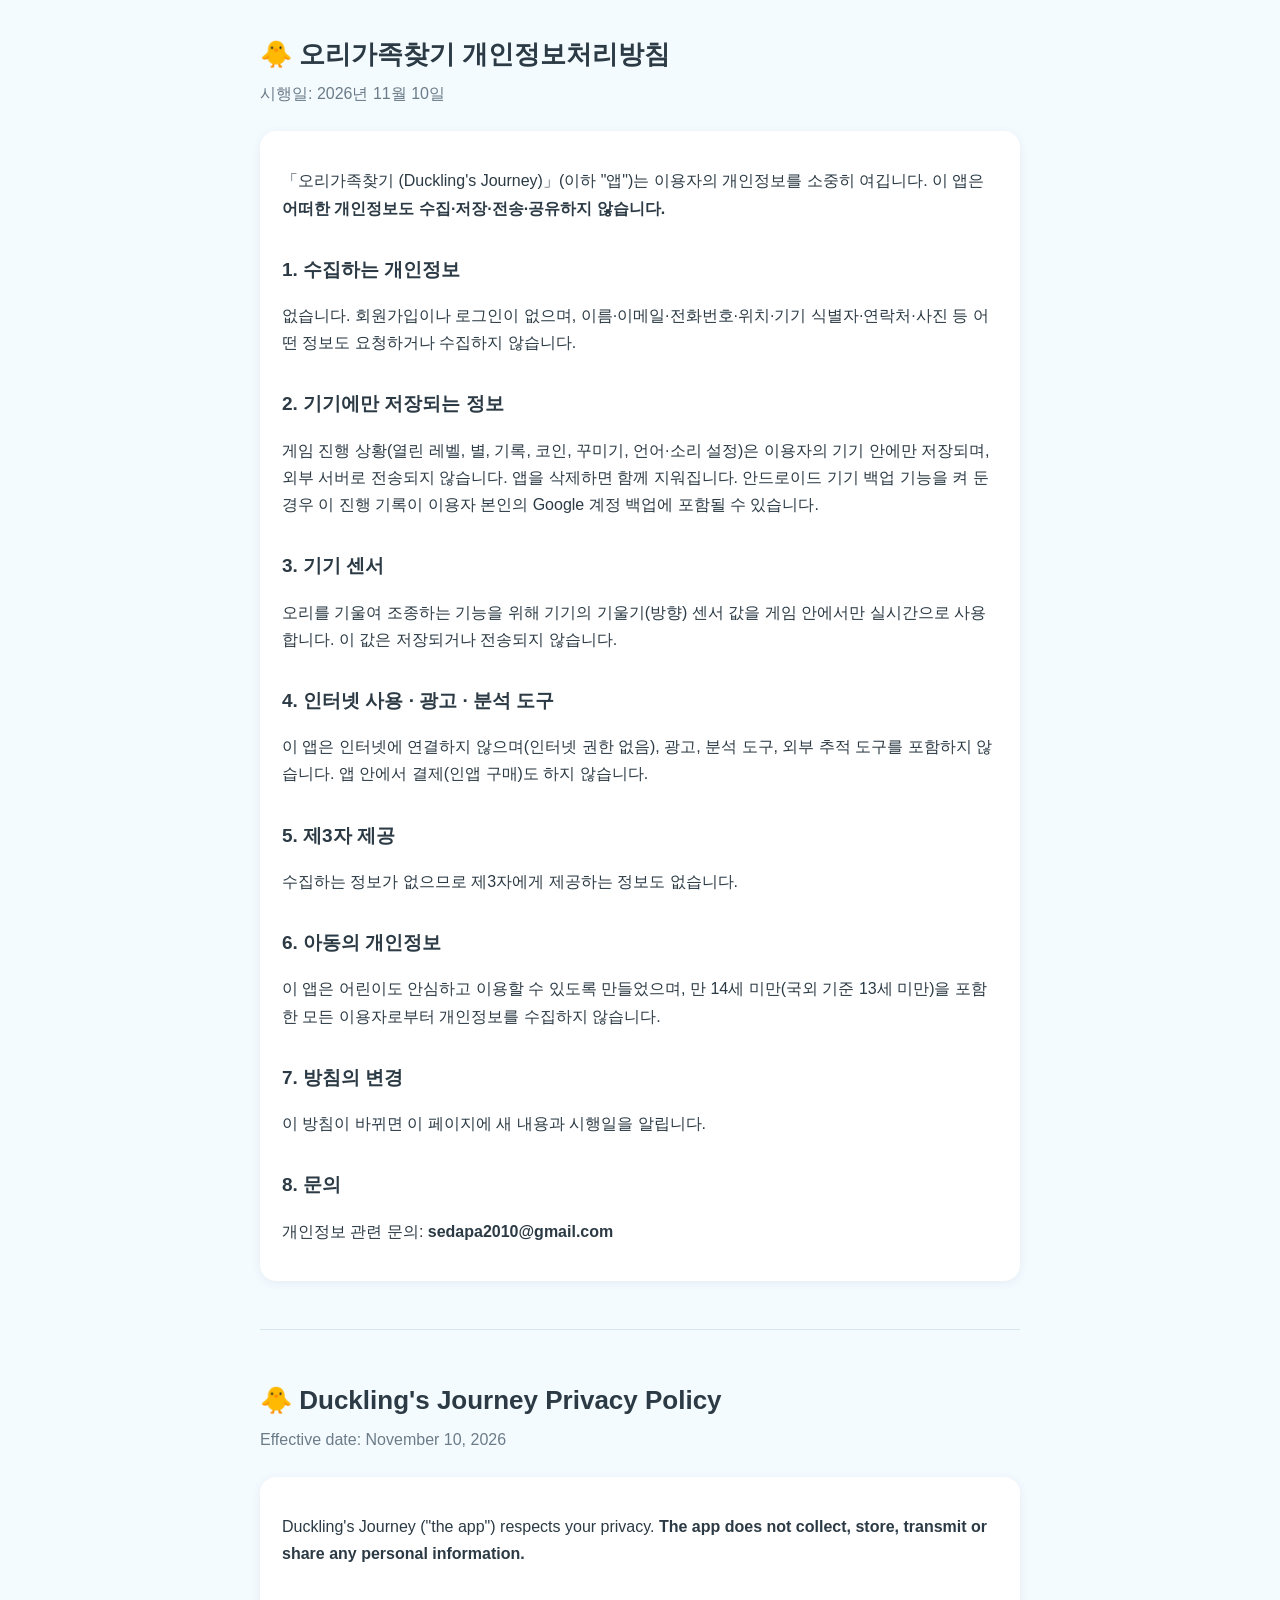
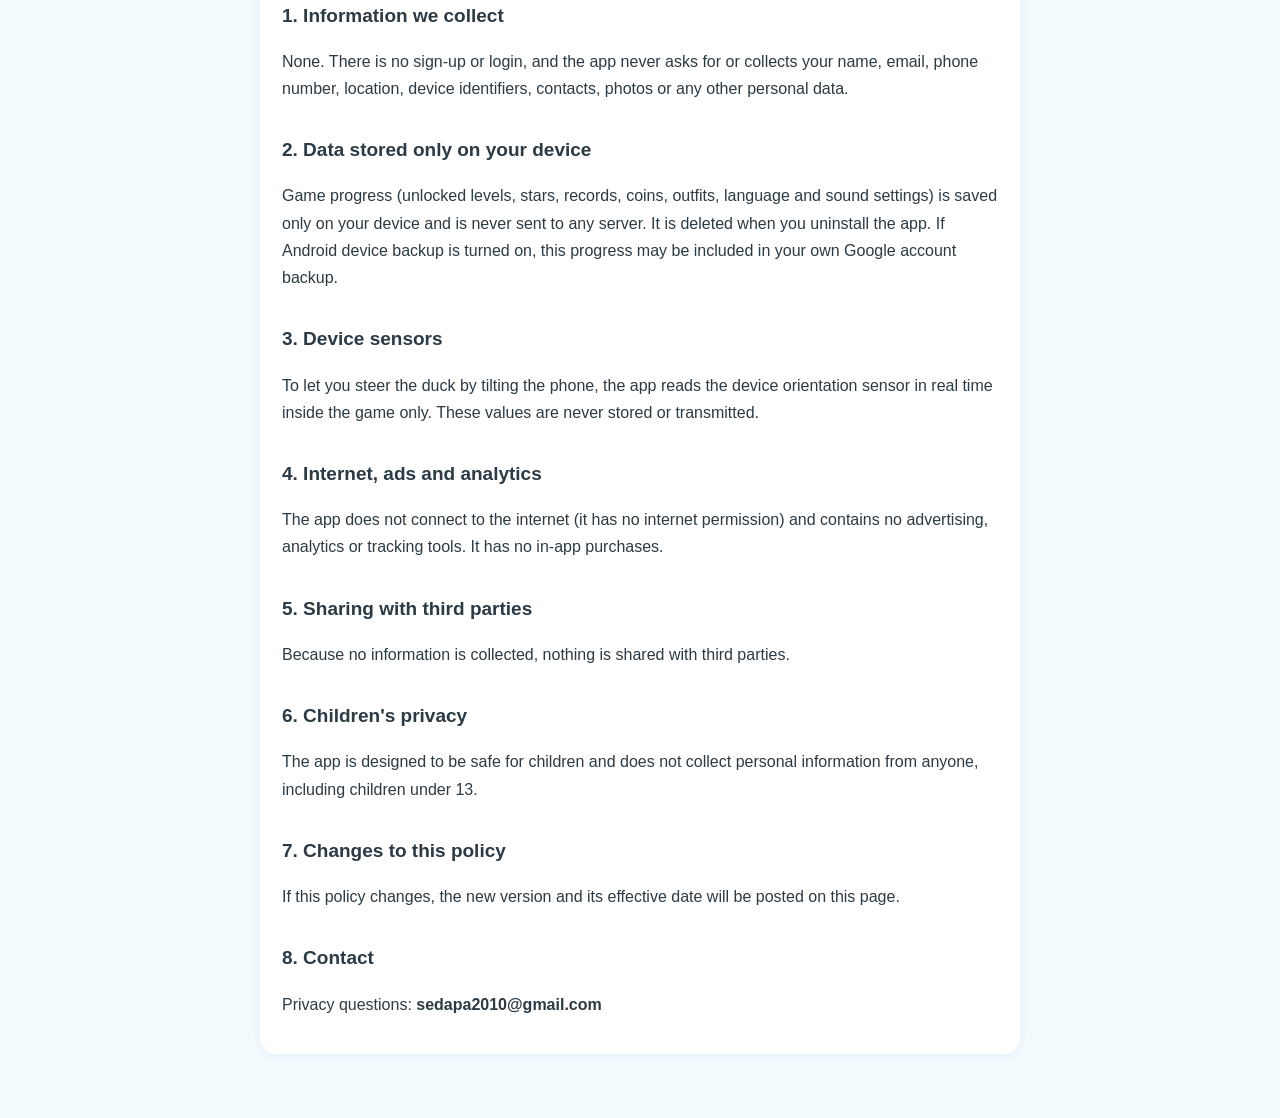
==== docs/index.html @ a302b62c "Add privacy policy page, in-app link and store screenshots - docs/index.html: privacy policy (Korean" ====
<!DOCTYPE html>
<html lang="ko">
<head>
<meta charset="utf-8">
<meta name="viewport" content="width=device-width, initial-scale=1">
<title>오리가족찾기 개인정보처리방침 · Duckling's Journey Privacy Policy</title>
<style>
  :root { color-scheme: light; }
  body { margin: 0; background: #f4fbff; color: #2b3a44; font: 16px/1.7 -apple-system, "Segoe UI", "Apple SD Gothic Neo", "Malgun Gothic", sans-serif; }
  main { max-width: 760px; margin: 0 auto; padding: 32px 20px 64px; }
  h1 { font-size: 26px; margin: 0 0 4px; }
  h2 { font-size: 19px; margin: 32px 0 8px; }
  .date { color: #6b7c88; margin: 0 0 24px; }
  .box { background: #fff; border-radius: 16px; padding: 20px 22px; box-shadow: 0 2px 10px rgba(40, 80, 110, .08); }
  hr { border: 0; border-top: 1px solid #d6e6ef; margin: 48px 0; }
  ul { padding-left: 20px; }
</style>
</head>
<body>
<main>
  <h1>🐥 오리가족찾기 개인정보처리방침</h1>
  <p class="date">시행일: 2026년 11월 10일</p>
  <div class="box">
    <p>「오리가족찾기 (Duckling's Journey)」(이하 "앱")는 이용자의 개인정보를 소중히 여깁니다. 이 앱은 <b>어떠한 개인정보도 수집·저장·전송·공유하지 않습니다.</b></p>

    <h2>1. 수집하는 개인정보</h2>
    <p>없습니다. 회원가입이나 로그인이 없으며, 이름·이메일·전화번호·위치·기기 식별자·연락처·사진 등 어떤 정보도 요청하거나 수집하지 않습니다.</p>

    <h2>2. 기기에만 저장되는 정보</h2>
    <p>게임 진행 상황(열린 레벨, 별, 기록, 코인, 꾸미기, 언어·소리 설정)은 이용자의 기기 안에만 저장되며, 외부 서버로 전송되지 않습니다. 앱을 삭제하면 함께 지워집니다. 안드로이드 기기 백업 기능을 켜 둔 경우 이 진행 기록이 이용자 본인의 Google 계정 백업에 포함될 수 있습니다.</p>

    <h2>3. 기기 센서</h2>
    <p>오리를 기울여 조종하는 기능을 위해 기기의 기울기(방향) 센서 값을 게임 안에서만 실시간으로 사용합니다. 이 값은 저장되거나 전송되지 않습니다.</p>

    <h2>4. 인터넷 사용 · 광고 · 분석 도구</h2>
    <p>이 앱은 인터넷에 연결하지 않으며(인터넷 권한 없음), 광고, 분석 도구, 외부 추적 도구를 포함하지 않습니다. 앱 안에서 결제(인앱 구매)도 하지 않습니다.</p>

    <h2>5. 제3자 제공</h2>
    <p>수집하는 정보가 없으므로 제3자에게 제공하는 정보도 없습니다.</p>

    <h2>6. 아동의 개인정보</h2>
    <p>이 앱은 어린이도 안심하고 이용할 수 있도록 만들었으며, 만 14세 미만(국외 기준 13세 미만)을 포함한 모든 이용자로부터 개인정보를 수집하지 않습니다.</p>

    <h2>7. 방침의 변경</h2>
    <p>이 방침이 바뀌면 이 페이지에 새 내용과 시행일을 알립니다.</p>

    <h2>8. 문의</h2>
    <p>개인정보 관련 문의: <b>sedapa2010@gmail.com</b></p>
  </div>

  <hr>

  <h1>🐥 Duckling's Journey Privacy Policy</h1>
  <p class="date">Effective date: November 10, 2026</p>
  <div class="box">
    <p>Duckling's Journey ("the app") respects your privacy. <b>The app does not collect, store, transmit or share any personal information.</b></p>

    <h2>1. Information we collect</h2>
    <p>None. There is no sign-up or login, and the app never asks for or collects your name, email, phone number, location, device identifiers, contacts, photos or any other personal data.</p>

    <h2>2. Data stored only on your device</h2>
    <p>Game progress (unlocked levels, stars, records, coins, outfits, language and sound settings) is saved only on your device and is never sent to any server. It is deleted when you uninstall the app. If Android device backup is turned on, this progress may be included in your own Google account backup.</p>

    <h2>3. Device sensors</h2>
    <p>To let you steer the duck by tilting the phone, the app reads the device orientation sensor in real time inside the game only. These values are never stored or transmitted.</p>

    <h2>4. Internet, ads and analytics</h2>
    <p>The app does not connect to the internet (it has no internet permission) and contains no advertising, analytics or tracking tools. It has no in-app purchases.</p>

    <h2>5. Sharing with third parties</h2>
    <p>Because no information is collected, nothing is shared with third parties.</p>

    <h2>6. Children's privacy</h2>
    <p>The app is designed to be safe for children and does not collect personal information from anyone, including children under 13.</p>

    <h2>7. Changes to this policy</h2>
    <p>If this policy changes, the new version and its effective date will be posted on this page.</p>

    <h2>8. Contact</h2>
    <p>Privacy questions: <b>sedapa2010@gmail.com</b></p>
  </div>
</main>
</body>
</html>
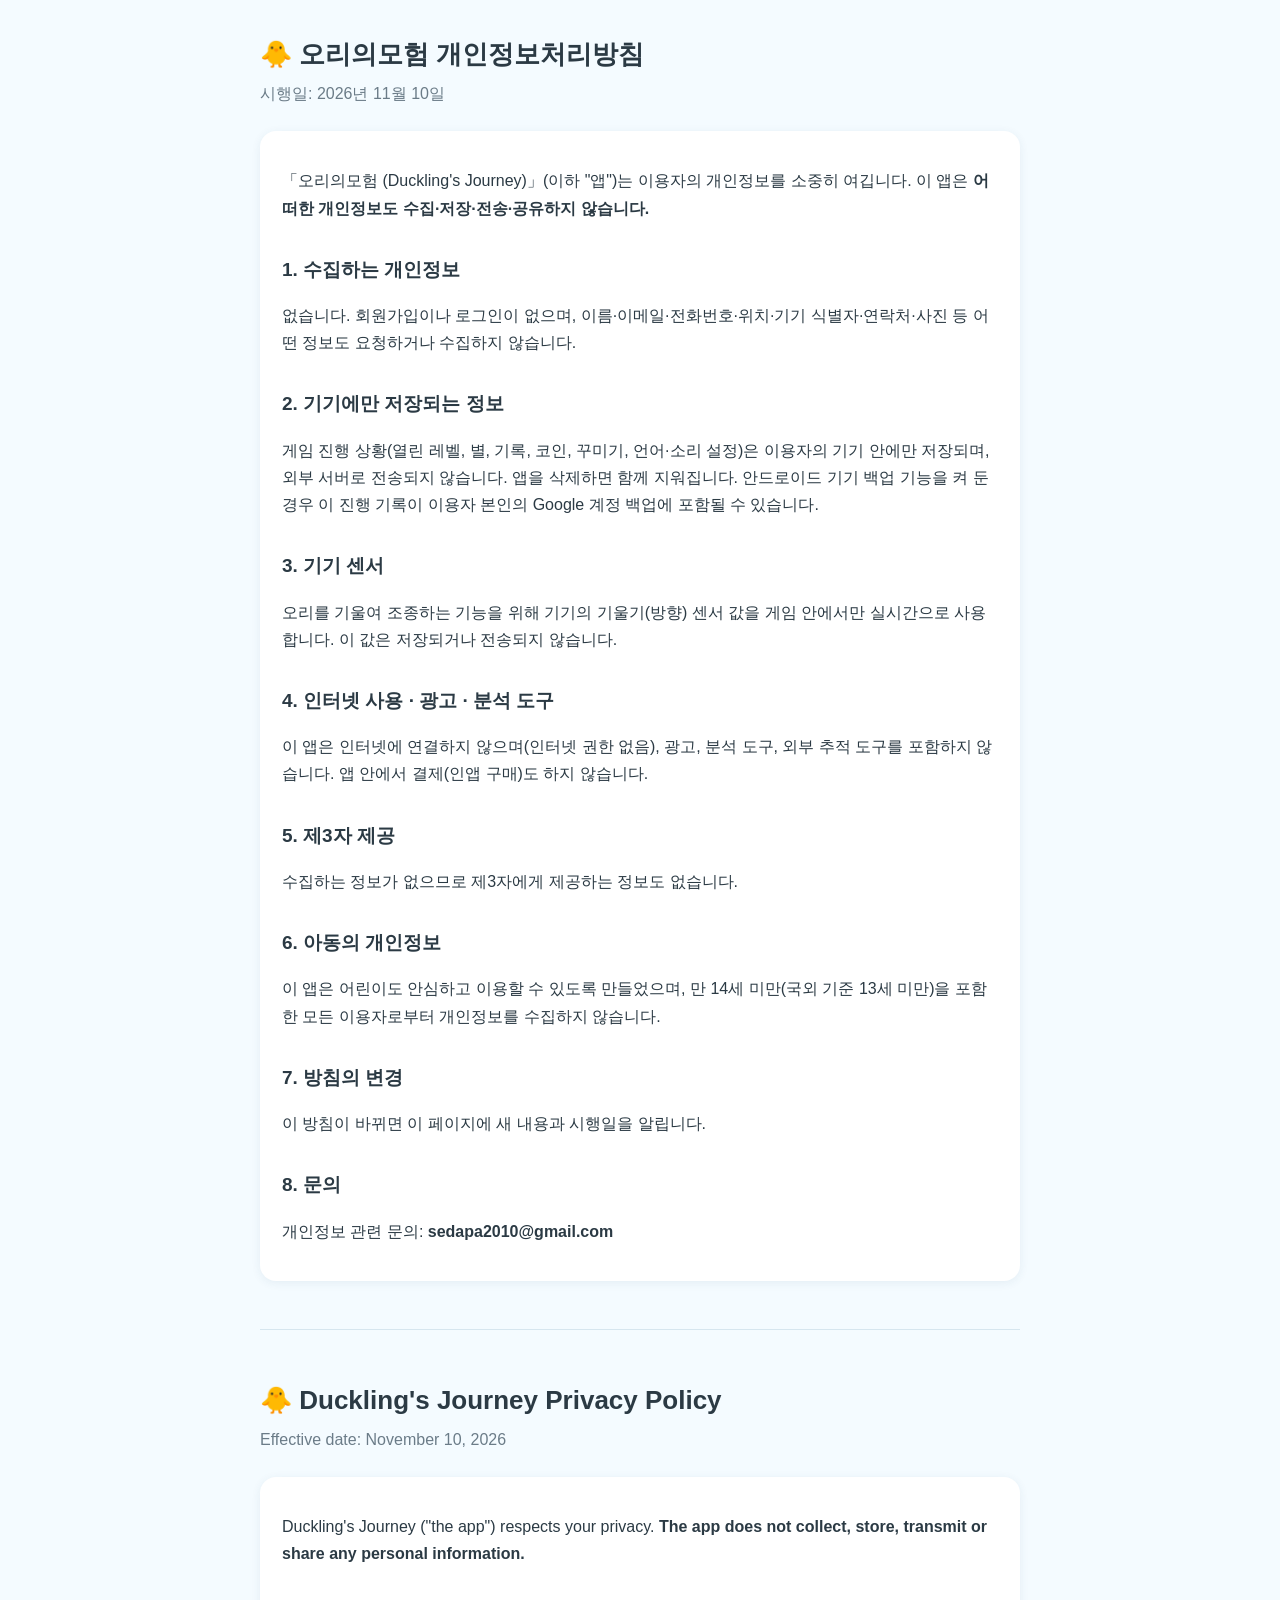
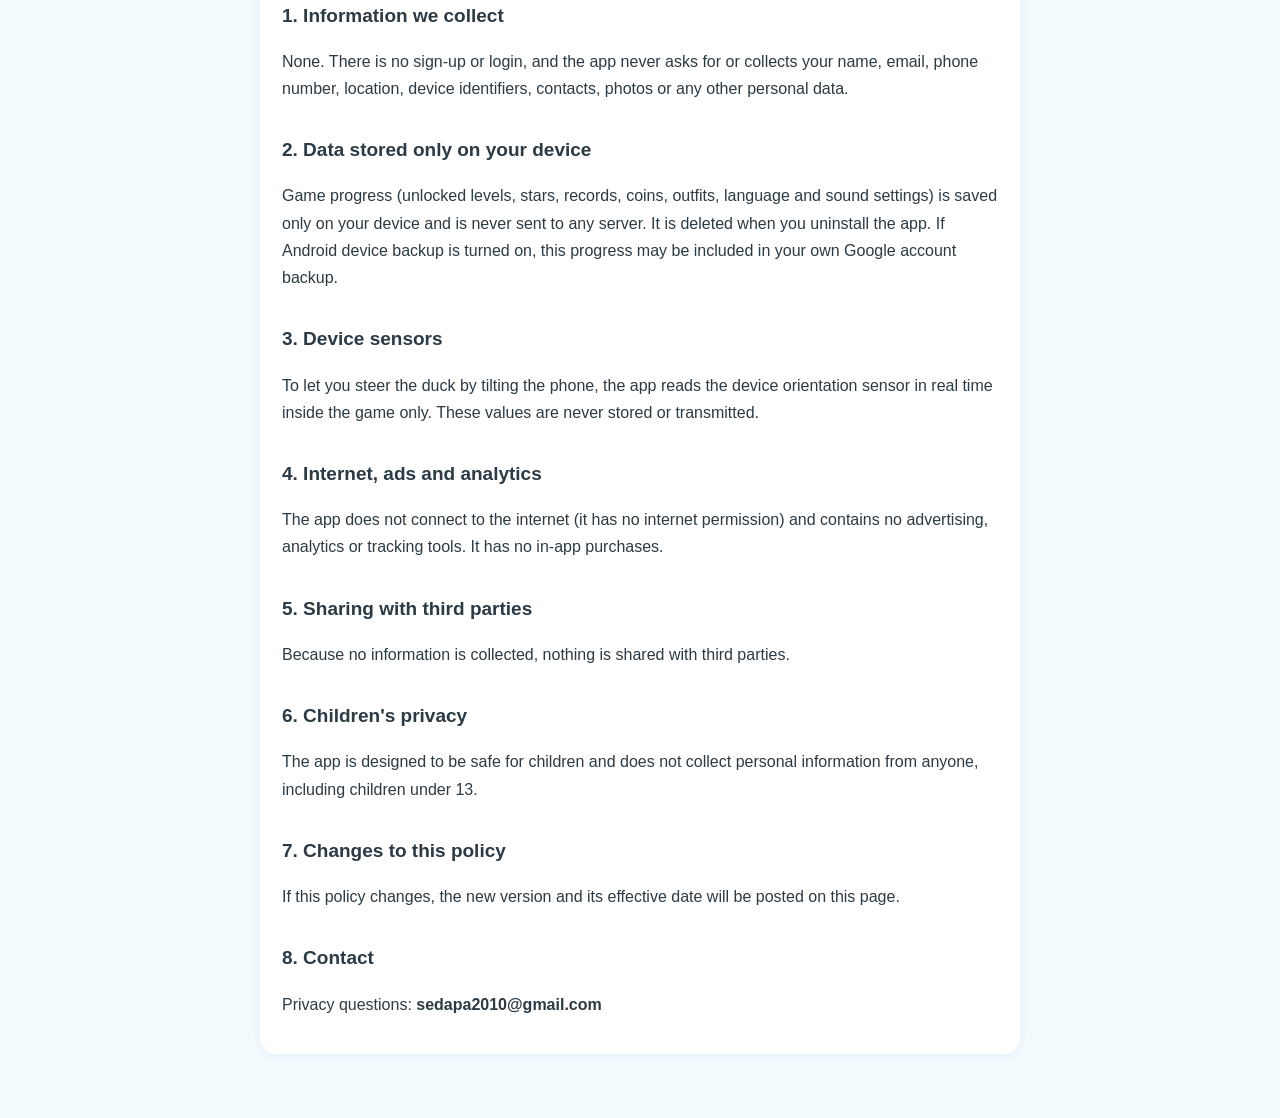
==== commit bd116999: "Add coin water-slide races, blur lurker shadow, remove turtle - Long steep coin water-slide race sta" ====
--- a/docs/index.html
+++ b/docs/index.html
@@ -3,7 +3,7 @@
 <head>
 <meta charset="utf-8">
 <meta name="viewport" content="width=device-width, initial-scale=1">
-<title>오리가족찾기 개인정보처리방침 · Duckling's Journey Privacy Policy</title>
+<title>오리의모험 개인정보처리방침 · Duckling's Journey Privacy Policy</title>
 <style>
   :root { color-scheme: light; }
   body { margin: 0; background: #f4fbff; color: #2b3a44; font: 16px/1.7 -apple-system, "Segoe UI", "Apple SD Gothic Neo", "Malgun Gothic", sans-serif; }
@@ -18,10 +18,10 @@
 </head>
 <body>
 <main>
-  <h1>🐥 오리가족찾기 개인정보처리방침</h1>
+  <h1>🐥 오리의모험 개인정보처리방침</h1>
   <p class="date">시행일: 2026년 11월 10일</p>
   <div class="box">
-    <p>「오리가족찾기 (Duckling's Journey)」(이하 "앱")는 이용자의 개인정보를 소중히 여깁니다. 이 앱은 <b>어떠한 개인정보도 수집·저장·전송·공유하지 않습니다.</b></p>
+    <p>「오리의모험 (Duckling's Journey)」(이하 "앱")는 이용자의 개인정보를 소중히 여깁니다. 이 앱은 <b>어떠한 개인정보도 수집·저장·전송·공유하지 않습니다.</b></p>
 
     <h2>1. 수집하는 개인정보</h2>
     <p>없습니다. 회원가입이나 로그인이 없으며, 이름·이메일·전화번호·위치·기기 식별자·연락처·사진 등 어떤 정보도 요청하거나 수집하지 않습니다.</p>
